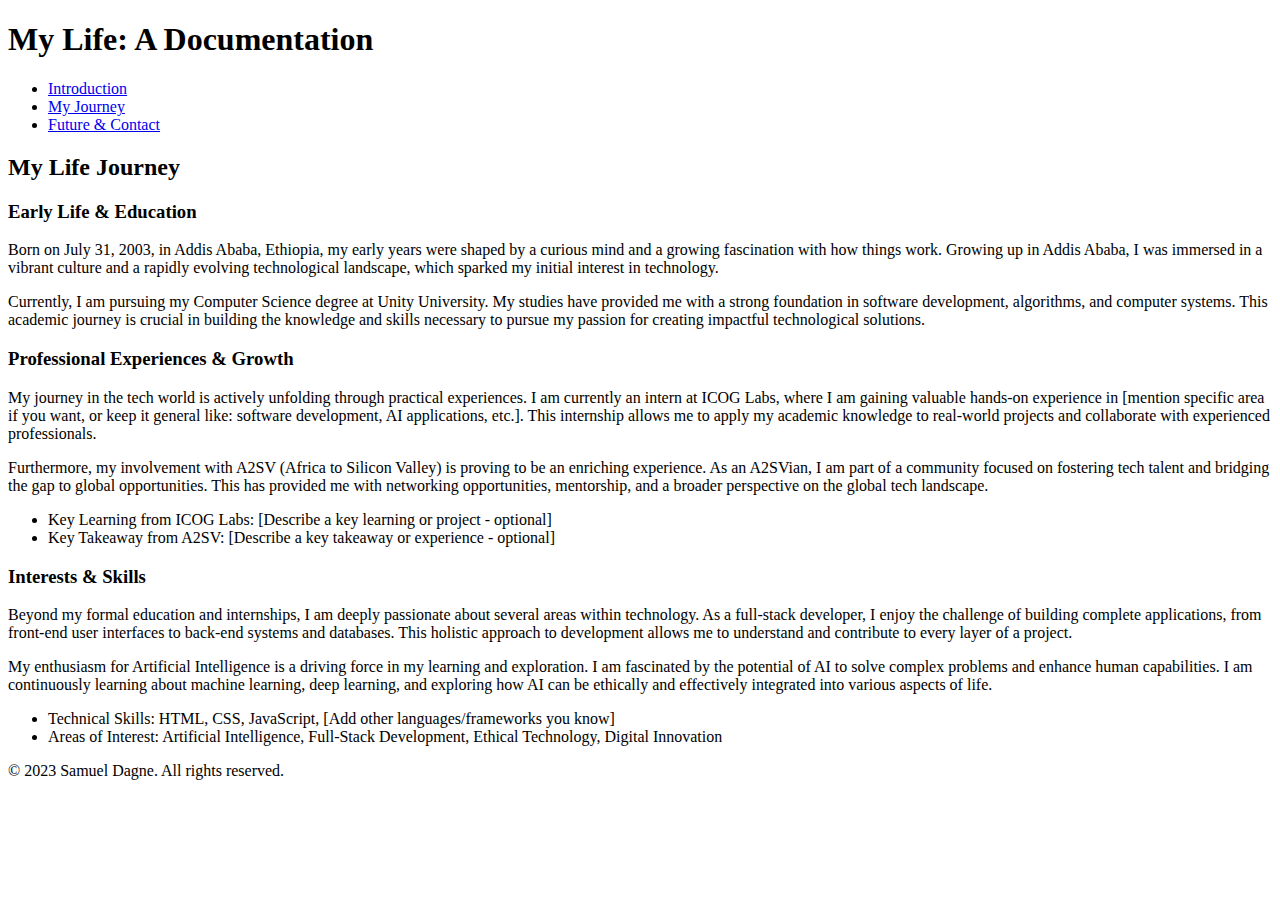
==== journey.html @ e827a8d9 "Add journey.html" ====
<!DOCTYPE html>
<html lang="en">
<head>
    <meta charset="UTF-8">
    <meta name="viewport" content="width=device-width, initial-scale=1.0">
    <title>Samuel Dagne - My Journey</title>
    <link rel="stylesheet" href="style.css">
</head>
<body>
    <header>
        <h1>My Life: A Documentation</h1>
    </header>

    <nav>
        <ul>
            <li><a href="index.html">Introduction</a></li>
            <li><a href="journey.html" class="active">My Journey</a></li>
            <li><a href="future.html">Future &amp; Contact</a></li>
        </ul>
    </nav>

    <main>
        <section class="journey">
            <h2>My Life Journey</h2>

            <section class="journey-section">
                <h3>Early Life &amp; Education</h3>
                <p>Born on July 31, 2003, in Addis Ababa, Ethiopia, my early years were shaped by a curious mind and a growing fascination with how things work.  Growing up in Addis Ababa, I was immersed in a vibrant culture and a rapidly evolving technological landscape, which sparked my initial interest in technology.</p>
                <p>Currently, I am pursuing my Computer Science degree at Unity University. My studies have provided me with a strong foundation in software development, algorithms, and computer systems.  This academic journey is crucial in building the knowledge and skills necessary to pursue my passion for creating impactful technological solutions.</p>
                <!-- You can add images related to this section here -->
            </section>

            <section class="journey-section">
                <h3>Professional Experiences &amp; Growth</h3>
                <p>My journey in the tech world is actively unfolding through practical experiences. I am currently an intern at ICOG Labs, where I am gaining valuable hands-on experience in [mention specific area if you want, or keep it general like: software development, AI applications, etc.]. This internship allows me to apply my academic knowledge to real-world projects and collaborate with experienced professionals.</p>
                <p>Furthermore, my involvement with A2SV (Africa to Silicon Valley) is proving to be an enriching experience. As an A2SVian, I am part of a community focused on fostering tech talent and bridging the gap to global opportunities. This has provided me with networking opportunities, mentorship, and a broader perspective on the global tech landscape.</p>
                <ul>
                    <li>Key Learning from ICOG Labs: [Describe a key learning or project - optional]</li>
                    <li>Key Takeaway from A2SV: [Describe a key takeaway or experience - optional]</li>
                    <!-- Add more achievements or experiences as needed -->
                </ul>
            </section>

            <section class="journey-section">
                <h3>Interests &amp; Skills</h3>
                <p>Beyond my formal education and internships, I am deeply passionate about several areas within technology. As a full-stack developer, I enjoy the challenge of building complete applications, from front-end user interfaces to back-end systems and databases. This holistic approach to development allows me to understand and contribute to every layer of a project.</p>
                <p>My enthusiasm for Artificial Intelligence is a driving force in my learning and exploration. I am fascinated by the potential of AI to solve complex problems and enhance human capabilities. I am continuously learning about machine learning, deep learning, and exploring how AI can be ethically and effectively integrated into various aspects of life.</p>
                <ul>
                    <li>Technical Skills: HTML, CSS, JavaScript, [Add other languages/frameworks you know]</li>
                    <li>Areas of Interest: Artificial Intelligence, Full-Stack Development, Ethical Technology, Digital Innovation</li>
                </ul>
            </section>


        </section>
    </main>

    <footer>
        <p>© 2023 Samuel Dagne. All rights reserved.</p>
    </footer>
</body>
</html>
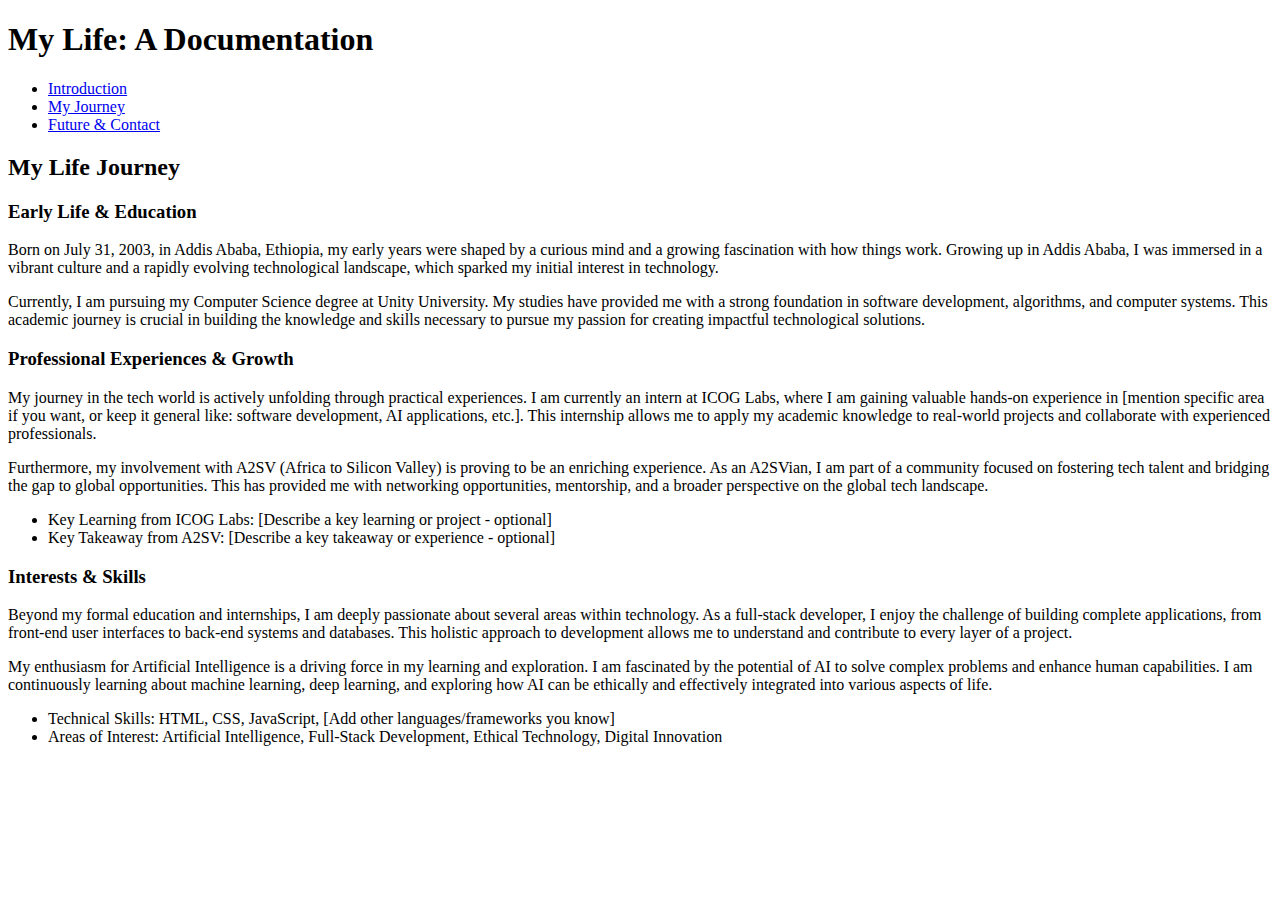
==== commit a9e0ade8: "Update: icog.yml" ====
--- a/journey.html
+++ b/journey.html
@@ -27,7 +27,6 @@
                 <h3>Early Life &amp; Education</h3>
                 <p>Born on July 31, 2003, in Addis Ababa, Ethiopia, my early years were shaped by a curious mind and a growing fascination with how things work.  Growing up in Addis Ababa, I was immersed in a vibrant culture and a rapidly evolving technological landscape, which sparked my initial interest in technology.</p>
                 <p>Currently, I am pursuing my Computer Science degree at Unity University. My studies have provided me with a strong foundation in software development, algorithms, and computer systems.  This academic journey is crucial in building the knowledge and skills necessary to pursue my passion for creating impactful technological solutions.</p>
-                <!-- You can add images related to this section here -->
             </section>
 
             <section class="journey-section">
@@ -37,7 +36,7 @@
                 <ul>
                     <li>Key Learning from ICOG Labs: [Describe a key learning or project - optional]</li>
                     <li>Key Takeaway from A2SV: [Describe a key takeaway or experience - optional]</li>
-                    <!-- Add more achievements or experiences as needed -->
+                    
                 </ul>
             </section>
 
@@ -54,9 +53,5 @@
 
         </section>
     </main>
-
-    <footer>
-        <p>© 2023 Samuel Dagne. All rights reserved.</p>
-    </footer>
 </body>
 </html>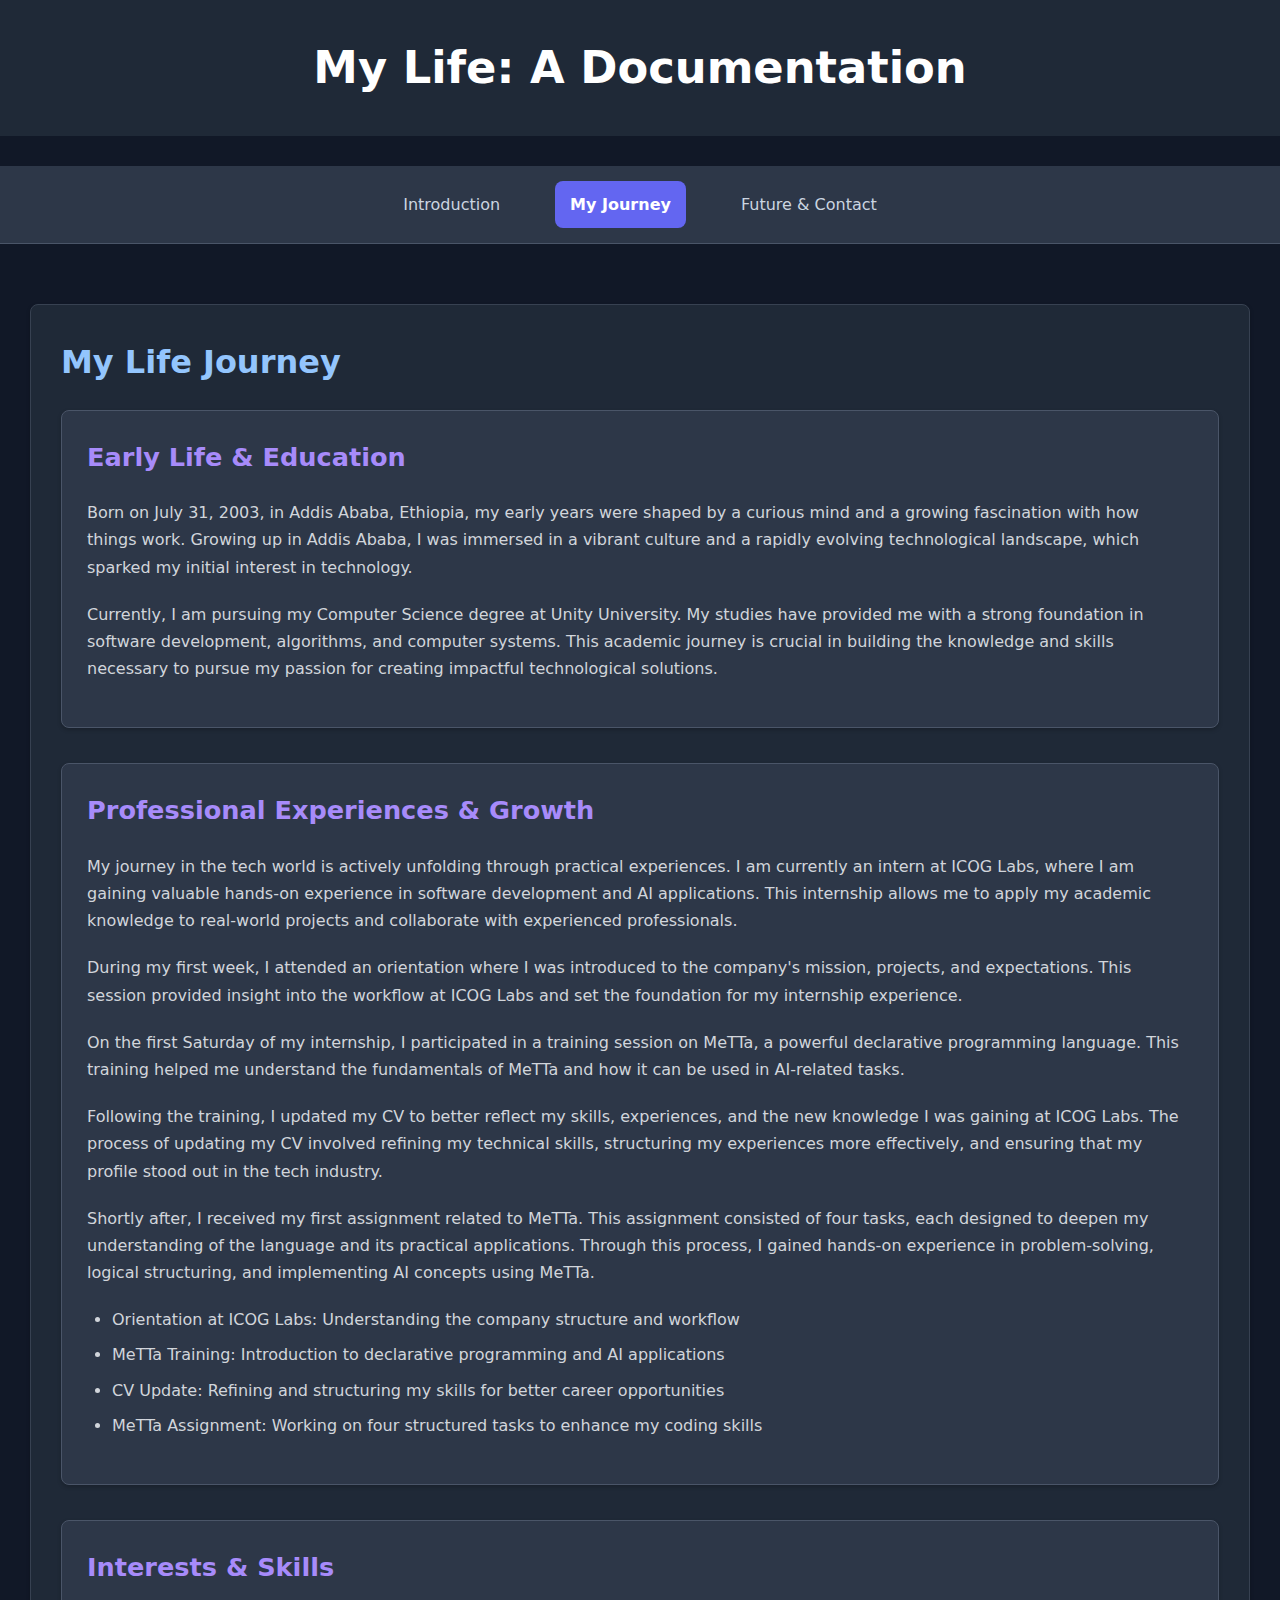
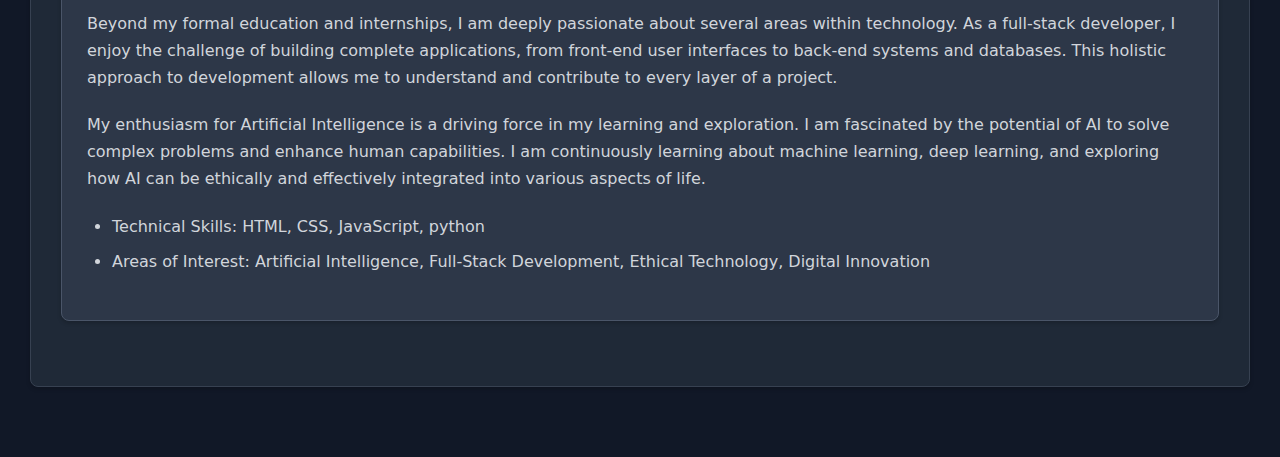
==== commit 4d60b1b8: "Update: README.md" ====
--- a/journey.html
+++ b/journey.html
@@ -25,18 +25,22 @@
 
             <section class="journey-section">
                 <h3>Early Life &amp; Education</h3>
-                <p>Born on July 31, 2003, in Addis Ababa, Ethiopia, my early years were shaped by a curious mind and a growing fascination with how things work.  Growing up in Addis Ababa, I was immersed in a vibrant culture and a rapidly evolving technological landscape, which sparked my initial interest in technology.</p>
-                <p>Currently, I am pursuing my Computer Science degree at Unity University. My studies have provided me with a strong foundation in software development, algorithms, and computer systems.  This academic journey is crucial in building the knowledge and skills necessary to pursue my passion for creating impactful technological solutions.</p>
+                <p>Born on July 31, 2003, in Addis Ababa, Ethiopia, my early years were shaped by a curious mind and a growing fascination with how things work. Growing up in Addis Ababa, I was immersed in a vibrant culture and a rapidly evolving technological landscape, which sparked my initial interest in technology.</p>
+                <p>Currently, I am pursuing my Computer Science degree at Unity University. My studies have provided me with a strong foundation in software development, algorithms, and computer systems. This academic journey is crucial in building the knowledge and skills necessary to pursue my passion for creating impactful technological solutions.</p>
             </section>
 
             <section class="journey-section">
                 <h3>Professional Experiences &amp; Growth</h3>
-                <p>My journey in the tech world is actively unfolding through practical experiences. I am currently an intern at ICOG Labs, where I am gaining valuable hands-on experience in [mention specific area if you want, or keep it general like: software development, AI applications, etc.]. This internship allows me to apply my academic knowledge to real-world projects and collaborate with experienced professionals.</p>
-                <p>Furthermore, my involvement with A2SV (Africa to Silicon Valley) is proving to be an enriching experience. As an A2SVian, I am part of a community focused on fostering tech talent and bridging the gap to global opportunities. This has provided me with networking opportunities, mentorship, and a broader perspective on the global tech landscape.</p>
+                <p>My journey in the tech world is actively unfolding through practical experiences. I am currently an intern at ICOG Labs, where I am gaining valuable hands-on experience in software development and AI applications. This internship allows me to apply my academic knowledge to real-world projects and collaborate with experienced professionals.</p>
+                <p>During my first week, I attended an orientation where I was introduced to the company's mission, projects, and expectations. This session provided insight into the workflow at ICOG Labs and set the foundation for my internship experience.</p>
+                <p>On the first Saturday of my internship, I participated in a training session on MeTTa, a powerful declarative programming language. This training helped me understand the fundamentals of MeTTa and how it can be used in AI-related tasks.</p>
+                <p>Following the training, I updated my CV to better reflect my skills, experiences, and the new knowledge I was gaining at ICOG Labs. The process of updating my CV involved refining my technical skills, structuring my experiences more effectively, and ensuring that my profile stood out in the tech industry.</p>
+                <p>Shortly after, I received my first assignment related to MeTTa. This assignment consisted of four tasks, each designed to deepen my understanding of the language and its practical applications. Through this process, I gained hands-on experience in problem-solving, logical structuring, and implementing AI concepts using MeTTa.</p>
                 <ul>
-                    <li>Key Learning from ICOG Labs: [Describe a key learning or project - optional]</li>
-                    <li>Key Takeaway from A2SV: [Describe a key takeaway or experience - optional]</li>
-                    
+                    <li>Orientation at ICOG Labs: Understanding the company structure and workflow</li>
+                    <li>MeTTa Training: Introduction to declarative programming and AI applications</li>
+                    <li>CV Update: Refining and structuring my skills for better career opportunities</li>
+                    <li>MeTTa Assignment: Working on four structured tasks to enhance my coding skills</li>
                 </ul>
             </section>
 
@@ -45,13 +49,11 @@
                 <p>Beyond my formal education and internships, I am deeply passionate about several areas within technology. As a full-stack developer, I enjoy the challenge of building complete applications, from front-end user interfaces to back-end systems and databases. This holistic approach to development allows me to understand and contribute to every layer of a project.</p>
                 <p>My enthusiasm for Artificial Intelligence is a driving force in my learning and exploration. I am fascinated by the potential of AI to solve complex problems and enhance human capabilities. I am continuously learning about machine learning, deep learning, and exploring how AI can be ethically and effectively integrated into various aspects of life.</p>
                 <ul>
-                    <li>Technical Skills: HTML, CSS, JavaScript, [Add other languages/frameworks you know]</li>
+                    <li>Technical Skills: HTML, CSS, JavaScript, python</li>
                     <li>Areas of Interest: Artificial Intelligence, Full-Stack Development, Ethical Technology, Digital Innovation</li>
                 </ul>
             </section>
-
-
         </section>
     </main>
 </body>
-</html>+</html>
--- a/style.css
+++ b/style.css
@@ -0,0 +1,151 @@
+/* Global Styles */
+body {
+    font-family: system-ui, -apple-system, BlinkMacSystemFont, 'Segoe UI', Roboto, Oxygen, Ubuntu, Cantarell, 'Open Sans', 'Helvetica Neue', sans-serif; /* System font stack - similar to Next.js */
+    margin: 0;
+    padding: 0;
+    background-color: #111827; /* Dark background - Tailwind Slate 900 */
+    color: #f9fafb; /* Light text - Tailwind Gray 50 */
+    line-height: 1.7;
+    -webkit-font-smoothing: antialiased; /* Better font rendering for webkit */
+    -moz-osx-font-smoothing: grayscale; /* Better font rendering for Firefox on macOS */
+}
+
+.container {
+    max-width: 960px;
+    margin: 0 auto;
+    padding: 20px;
+}
+
+/* Header Styles */
+header {
+    background-color: #1f2937; /* Slightly lighter dark header - Tailwind Gray 800 */
+    color: #fff;
+    padding: 30px 0;
+    text-align: center;
+    margin-bottom: 30px;
+}
+
+header h1 {
+    margin: 0;
+    font-size: 2.8em; /* Slightly larger header font */
+    font-weight: 700; /* Bold font weight */
+}
+
+/* Navigation Styles */
+nav {
+    background-color: #2d3748; /* Darker navigation background - Tailwind Gray 700 */
+    padding: 15px 0;
+    text-align: center;
+    margin-bottom: 30px;
+    border-bottom: 1px solid #4a5568; /* Subtle border - Tailwind Gray 600 */
+}
+
+nav ul {
+    list-style: none;
+    padding: 0;
+    margin: 0;
+    display: flex; /* Use flexbox for navigation links */
+    justify-content: center; /* Center links horizontally */
+}
+
+nav ul li {
+    margin: 0 20px;
+}
+
+nav ul li a {
+    text-decoration: none;
+    color: #cbd5e0; /* Light gray navigation link color - Tailwind Gray 300 */
+    padding: 10px 15px;
+    border-radius: 8px;
+    transition: background-color 0.3s ease, color 0.3s ease; /* Smooth transitions */
+    font-weight: 500; /* Medium font weight */
+    display: block; /* Make links block-level for better padding */
+}
+
+nav ul li a:hover,
+nav ul li a.active {
+    background-color: #6366f1; /* Vibrant blue hover/active color - Tailwind Indigo 500 */
+    color: #fff;
+}
+nav ul li a.active {
+    font-weight: 700; /* Make active link bolder */
+}
+
+
+/* Main Content Styles */
+main {
+    padding: 30px;
+}
+
+section {
+    margin-bottom: 40px;
+    padding: 30px;
+    background-color: #1f2937; /* Slightly lighter dark section background - Tailwind Gray 800 */
+    border-radius: 8px;
+    box-shadow: 0 2px 4px rgba(0, 0, 0, 0.2); /* Slightly stronger shadow */
+    border: 1px solid #374151; /* Subtle border - Tailwind Gray 700 */
+}
+
+section h2, section h3 {
+    color: #93c5fd; /* Vibrant blue headings - Tailwind Blue 300 */
+    margin-top: 0;
+    margin-bottom: 20px;
+    font-weight: 600; /* Semi-bold headings */
+}
+
+section h2 {
+    font-size: 2em;
+}
+
+section h3 {
+    font-size: 1.6em;
+}
+
+
+section p, section ul {
+    margin-bottom: 20px;
+    color: #d1d5db; /* Slightly lighter text in sections - Tailwind Gray 300 */
+}
+
+section ul {
+    padding-left: 25px;
+}
+
+section li {
+    margin-bottom: 8px; /* Space between list items */
+}
+
+.profile-image {
+    max-width: 250px; /* Slightly larger profile image */
+    border-radius: 50%;
+    display: block;
+    margin: 30px auto;
+    border: 3px solid #6366f1; /* Blue border for profile image */
+    box-shadow: 0 4px 8px rgba(0, 0, 0, 0.3); /* Shadow for profile image */
+}
+
+.journey-section, .future-section, .contact-section {
+    margin-bottom: 35px;
+    padding: 25px;
+    border: 1px solid #4a5568; /* Darker border for subsections - Tailwind Gray 600 */
+    border-radius: 8px;
+    background-color: #2d3748; /* Slightly darker background for subsections - Tailwind Gray 700 */
+}
+
+.journey-section h3, .future-section h3, .contact-section h3 {
+    color: #a78bfa; /* Purple for subsection headings - Tailwind Purple 300 */
+}
+
+
+/* Footer Styles */
+footer {
+    background-color: #0f172a; /* Even darker footer - Tailwind Slate 950 */
+    color: #cbd5e0; /* Light gray footer text - Tailwind Gray 300 */
+    text-align: center;
+    padding: 20px 0;
+    position: fixed;
+    bottom: 0;
+    width: 100%;
+    font-size: 0.9em; /* Slightly smaller footer font */
+    border-top: 1px solid #374151; /* Subtle top border - Tailwind Gray 700 */
+}